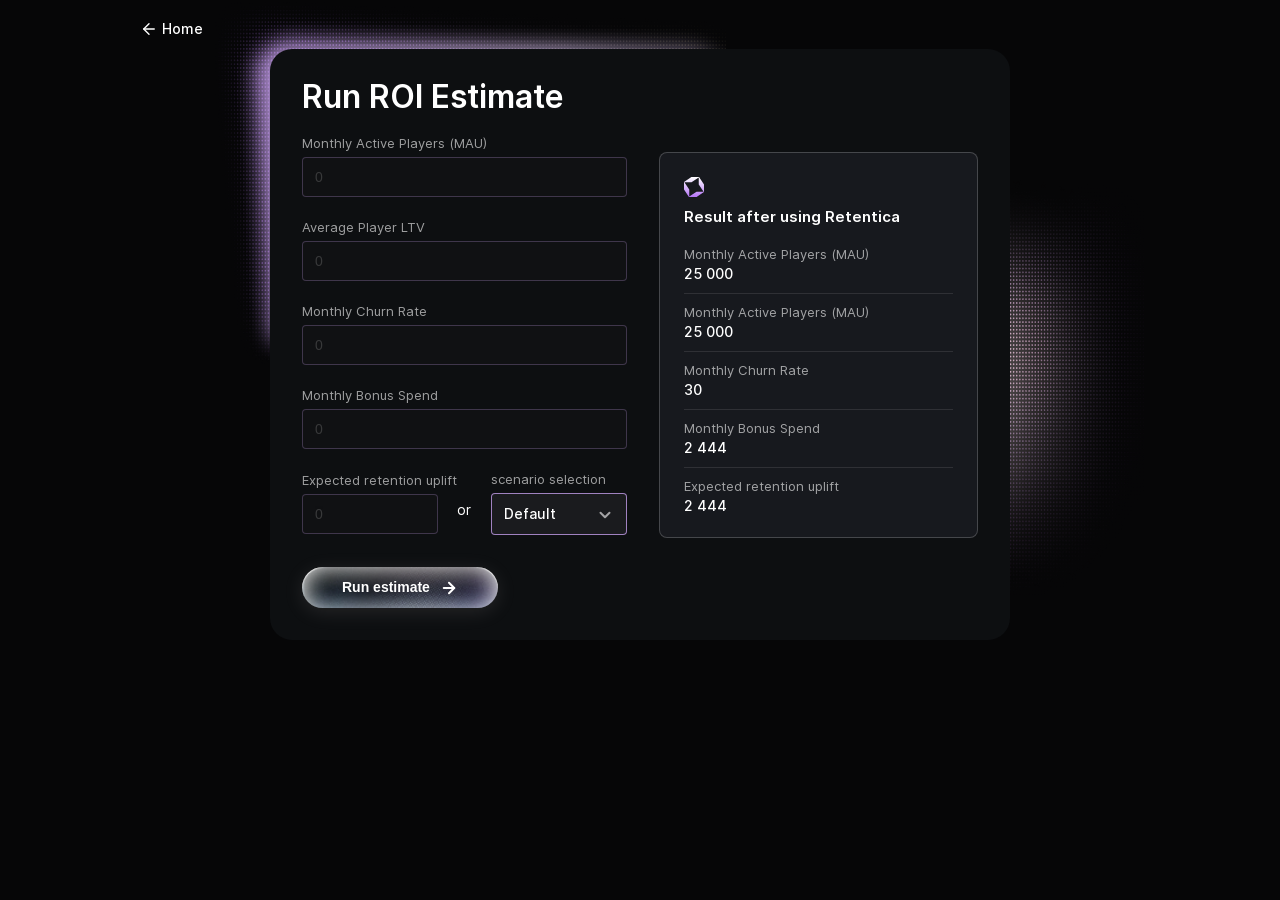
==== calculator.html @ e2332ffe "add" ====
<!DOCTYPE html>
<html lang="en">
<head>
    <meta charset="UTF-8">
    <meta name="viewport"
          content="width=device-width, user-scalable=no, initial-scale=1.0, maximum-scale=1.0, minimum-scale=1.0">
    <meta http-equiv="X-UA-Compatible" content="ie=edge">
    <link rel="stylesheet" href="style.css">
    <title>Retentica</title>
</head>
<body>


<section class="calculator-main">
    <div class="container">
        <a href="./index.html" class="back-home G-align-center">
            <i class="icon-arrow-let"></i>
            <span>Home</span>
        </a>
        <div class="calculator-boxes G-align-center">
            <div class="run-estimate">
                <h2>Run ROI Estimate</h2>
                <div class="calculator-inp">
                    <small>Monthly Active Players (MAU)</small>
                    <label>
                        <input type="text" placeholder="0">
                    </label>
                </div>
                <div class="calculator-inp">
                    <small>Average Player LTV</small>
                    <label>
                        <input type="text" placeholder="0">
                    </label>
                </div>
                <div class="calculator-inp">
                    <small>Monthly Churn Rate</small>
                    <label>
                        <input type="text" placeholder="0">
                    </label>
                </div>
                <div class="calculator-inp">
                    <small>Monthly Bonus Spend</small>
                    <label>
                        <input type="text" placeholder="0">
                    </label>
                </div>
                <div class="expected-uplift G-align-center">

                    <div class="calculator-inp">
                        <small>Expected retention uplift</small>
                        <label>
                            <input type="text" placeholder="0">
                        </label>
                    </div>
                    <span class="inp-select">or</span>
                    <div class="scenario-select">
                        <small>scenario selection</small>
                        <label>
                            <select>
                                <option value="">Default</option>
                                <option value="">1</option>
                                <option value="">3</option>
                                <option value="">5</option>
                            </select>
                        </label>
                    </div>
                </div>
                <button class="btn G-center">Run estimate <i class="icon-arrow-right"></i></button>

            </div>
            <div class="monthly-players-box">
                <div class="retentica-using">
                    <i class="icon-relit"></i>
                    <h4>Result after using Retentica</h4>
                </div>
                <div class="average-player">
                    <span>Monthly Active Players (MAU)</span>
                    <strong class="active-players">25 000</strong>
                </div>
                <div class="average-player">
                    <span>Monthly Active Players (MAU)</span>
                    <strong class="monthly-players">25 000</strong>
                </div>
                <div class="average-player">
                    <span>Monthly Churn Rate</span>
                    <strong class="monthly-churn">30</strong>
                </div>
                <div class="average-player">
                    <span>Monthly Bonus Spend</span>
                    <strong class="monthly-bonus">2 444</strong>
                </div>
                <div class="average-player">
                    <span>Expected retention uplift</span>
                    <strong class="retention-uplift">2 444</strong>
                </div>
            </div>
        </div>
    </div>
</section>




<script src="assets/js/jquery-3.6.4.js"></script>
<script src="assets/js/swiper-bundle.min.js"></script>
<script src="assets/js/jquery.formstyler.min.js"></script>
<script src="assets/js/script.js"></script>
</body>
</html>
---- style.css ----
@import "assets/font/font.css";
@import "assets/css/swiper-bundle.min.css";
@import "assets/css/jquery.formstyler.css";
@import "assets/css/jquery.formstyler.theme.css";
@import "assets/css/normalize.css";
@import "assets/css/flex.css";
@import "assets/css/header.css";
@import "assets/css/home.css";
@import "assets/css/calculator.css";
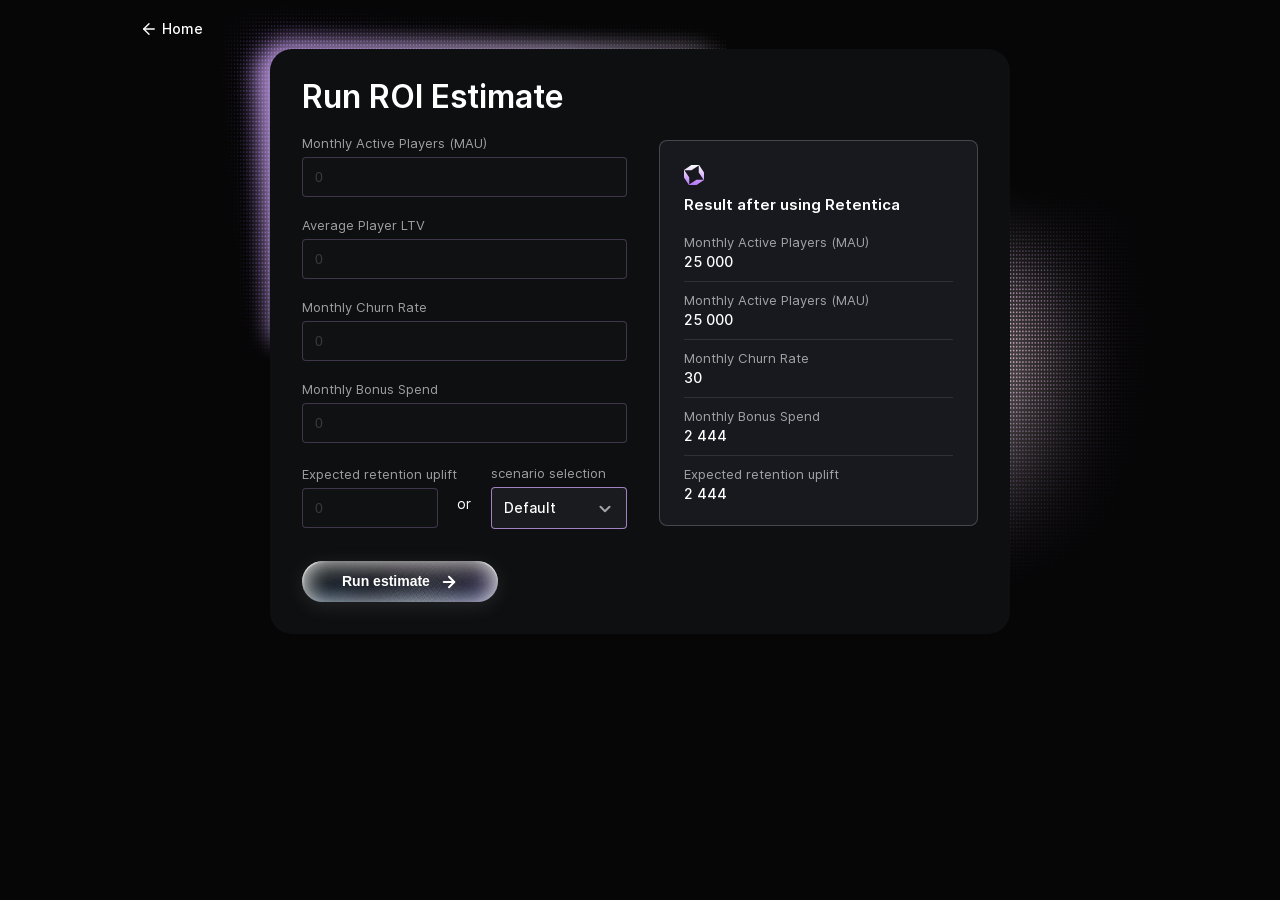
==== commit f443b03e: "finish" ====
--- a/calculator.html
+++ b/calculator.html
@@ -17,83 +17,84 @@
             <i class="icon-arrow-let"></i>
             <span>Home</span>
         </a>
-        <div class="calculator-boxes G-align-center">
-            <div class="run-estimate">
-                <h2>Run ROI Estimate</h2>
-                <div class="calculator-inp">
-                    <small>Monthly Active Players (MAU)</small>
-                    <label>
-                        <input type="text" placeholder="0">
-                    </label>
-                </div>
-                <div class="calculator-inp">
-                    <small>Average Player LTV</small>
-                    <label>
-                        <input type="text" placeholder="0">
-                    </label>
-                </div>
-                <div class="calculator-inp">
-                    <small>Monthly Churn Rate</small>
-                    <label>
-                        <input type="text" placeholder="0">
-                    </label>
-                </div>
-                <div class="calculator-inp">
-                    <small>Monthly Bonus Spend</small>
-                    <label>
-                        <input type="text" placeholder="0">
-                    </label>
-                </div>
-                <div class="expected-uplift G-align-center">
-
+        <div class="calculator-boxes ">
+            <h2>Run ROI Estimate</h2>
+            <div class="run-estimate G-align-center">
+                <div class="run-estimate-wid">
                     <div class="calculator-inp">
-                        <small>Expected retention uplift</small>
+                        <small>Monthly Active Players (MAU)</small>
                         <label>
                             <input type="text" placeholder="0">
                         </label>
                     </div>
-                    <span class="inp-select">or</span>
-                    <div class="scenario-select">
-                        <small>scenario selection</small>
+                    <div class="calculator-inp">
+                        <small>Average Player LTV</small>
                         <label>
-                            <select>
-                                <option value="">Default</option>
-                                <option value="">1</option>
-                                <option value="">3</option>
-                                <option value="">5</option>
-                            </select>
+                            <input type="text" placeholder="0">
                         </label>
                     </div>
+                    <div class="calculator-inp">
+                        <small>Monthly Churn Rate</small>
+                        <label>
+                            <input type="text" placeholder="0">
+                        </label>
+                    </div>
+                    <div class="calculator-inp">
+                        <small>Monthly Bonus Spend</small>
+                        <label>
+                            <input type="text" placeholder="0">
+                        </label>
+                    </div>
+                    <div class="expected-uplift G-align-center">
+
+                        <div class="calculator-inp">
+                            <small>Expected retention uplift</small>
+                            <label>
+                                <input type="text" placeholder="0">
+                            </label>
+                        </div>
+                        <span class="inp-select">or</span>
+                        <div class="scenario-select">
+                            <small>scenario selection</small>
+                            <label>
+                                <select>
+                                    <option value="">Default</option>
+                                    <option value="">1</option>
+                                    <option value="">3</option>
+                                    <option value="">5</option>
+                                </select>
+                            </label>
+                        </div>
+                    </div>
                 </div>
-                <button class="btn G-center">Run estimate <i class="icon-arrow-right"></i></button>
-
-            </div>
-            <div class="monthly-players-box">
-                <div class="retentica-using">
-                    <i class="icon-relit"></i>
-                    <h4>Result after using Retentica</h4>
-                </div>
-                <div class="average-player">
-                    <span>Monthly Active Players (MAU)</span>
-                    <strong class="active-players">25 000</strong>
-                </div>
-                <div class="average-player">
-                    <span>Monthly Active Players (MAU)</span>
-                    <strong class="monthly-players">25 000</strong>
-                </div>
-                <div class="average-player">
-                    <span>Monthly Churn Rate</span>
-                    <strong class="monthly-churn">30</strong>
-                </div>
-                <div class="average-player">
-                    <span>Monthly Bonus Spend</span>
-                    <strong class="monthly-bonus">2 444</strong>
-                </div>
-                <div class="average-player">
-                    <span>Expected retention uplift</span>
-                    <strong class="retention-uplift">2 444</strong>
+                <div class="monthly-players-box">
+                    <div class="retentica-using">
+                        <i class="icon-relit"></i>
+                        <h4>Result after using Retentica</h4>
+                    </div>
+                    <div class="average-player">
+                        <span>Monthly Active Players (MAU)</span>
+                        <strong class="active-players">25 000</strong>
+                    </div>
+                    <div class="average-player">
+                        <span>Monthly Active Players (MAU)</span>
+                        <strong class="monthly-players">25 000</strong>
+                    </div>
+                    <div class="average-player">
+                        <span>Monthly Churn Rate</span>
+                        <strong class="monthly-churn">30</strong>
+                    </div>
+                    <div class="average-player">
+                        <span>Monthly Bonus Spend</span>
+                        <strong class="monthly-bonus">2 444</strong>
+                    </div>
+                    <div class="average-player">
+                        <span>Expected retention uplift</span>
+                        <strong class="retention-uplift">2 444</strong>
+                    </div>
                 </div>
             </div>
+            <button class="btn G-center">Run estimate <i class="icon-arrow-right"></i></button>
         </div>
     </div>
 </section>
@@ -102,8 +103,8 @@
 
 
 <script src="assets/js/jquery-3.6.4.js"></script>
+<script src="assets/js/jquery.formstyler.min.js"></script>
 <script src="assets/js/swiper-bundle.min.js"></script>
-<script src="assets/js/jquery.formstyler.min.js"></script>
 <script src="assets/js/script.js"></script>
 </body>
 </html>
